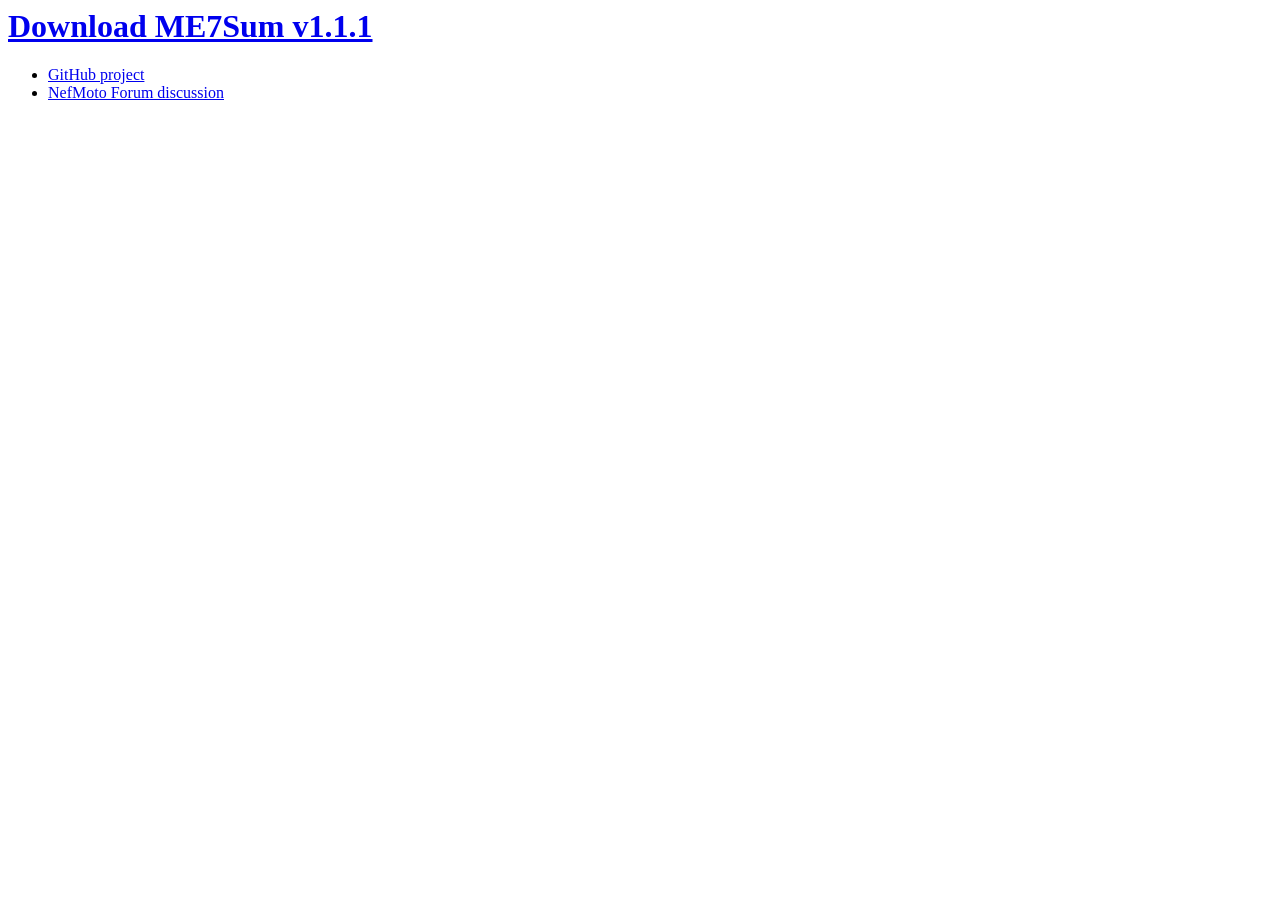
==== index.html @ e943aaa5 "v1.1.1" ====
<html>
<body>

<h1><a href="downloads/me7sum-v1.1.1.zip">Download ME7Sum v1.1.1</a></h1>

<ul>
<li><a href="https://github.com/nyetwurk/ME7Sum">GitHub project</a></li>
<li><a href="http://nefariousmotorsports.com/forum/index.php?topic=3347.0">NefMoto Forum discussion</a></li>
</ul>

</body>
</html>
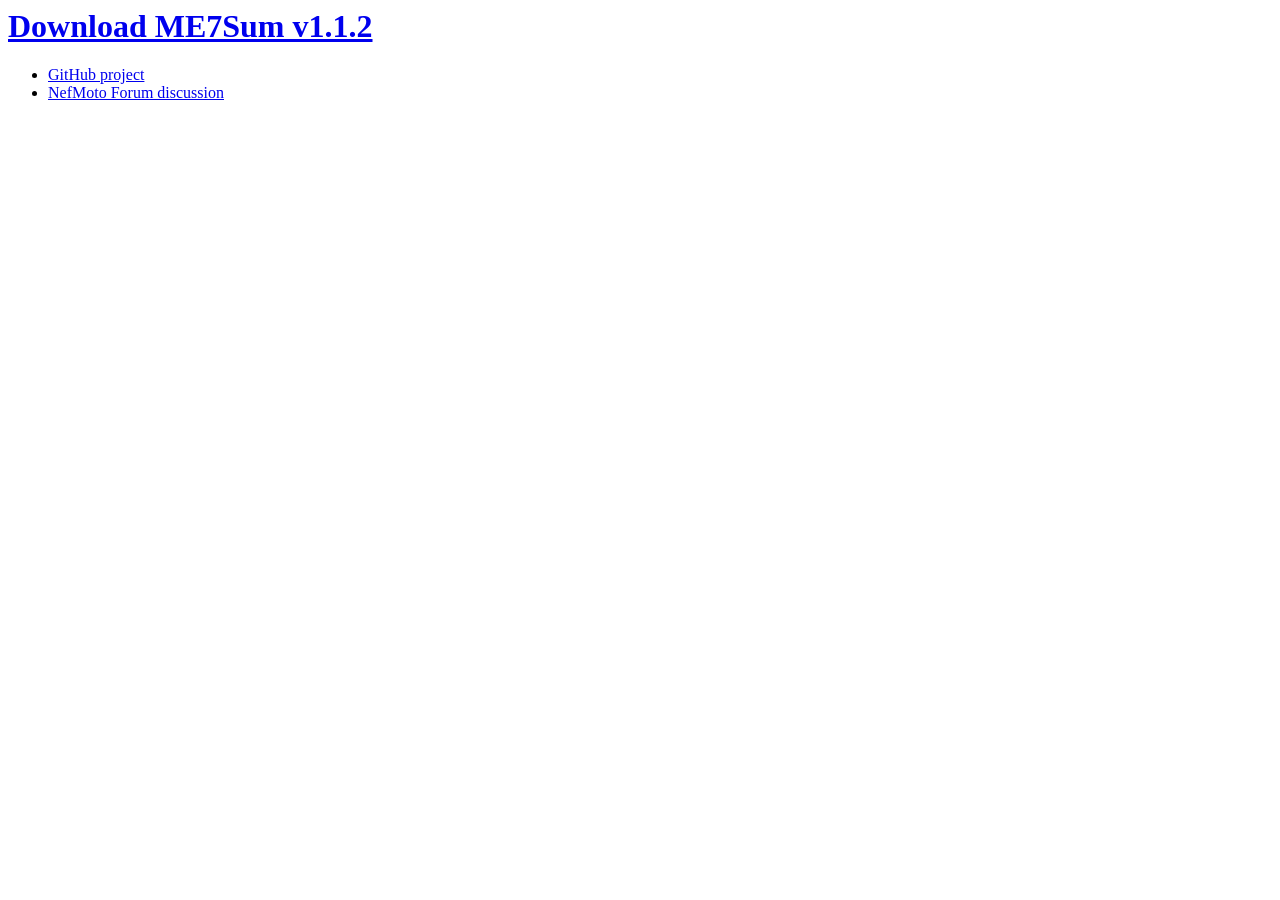
==== commit f3f1aaf5: "v1.1.2" ====
--- a/index.html
+++ b/index.html
@@ -1,7 +1,7 @@
 <html>
 <body>
 
-<h1><a href="downloads/me7sum-v1.1.1.zip">Download ME7Sum v1.1.1</a></h1>
+<h1><a href="downloads/me7sum-v1.1.2.zip">Download ME7Sum v1.1.2</a></h1>
 
 <ul>
 <li><a href="https://github.com/nyetwurk/ME7Sum">GitHub project</a></li>
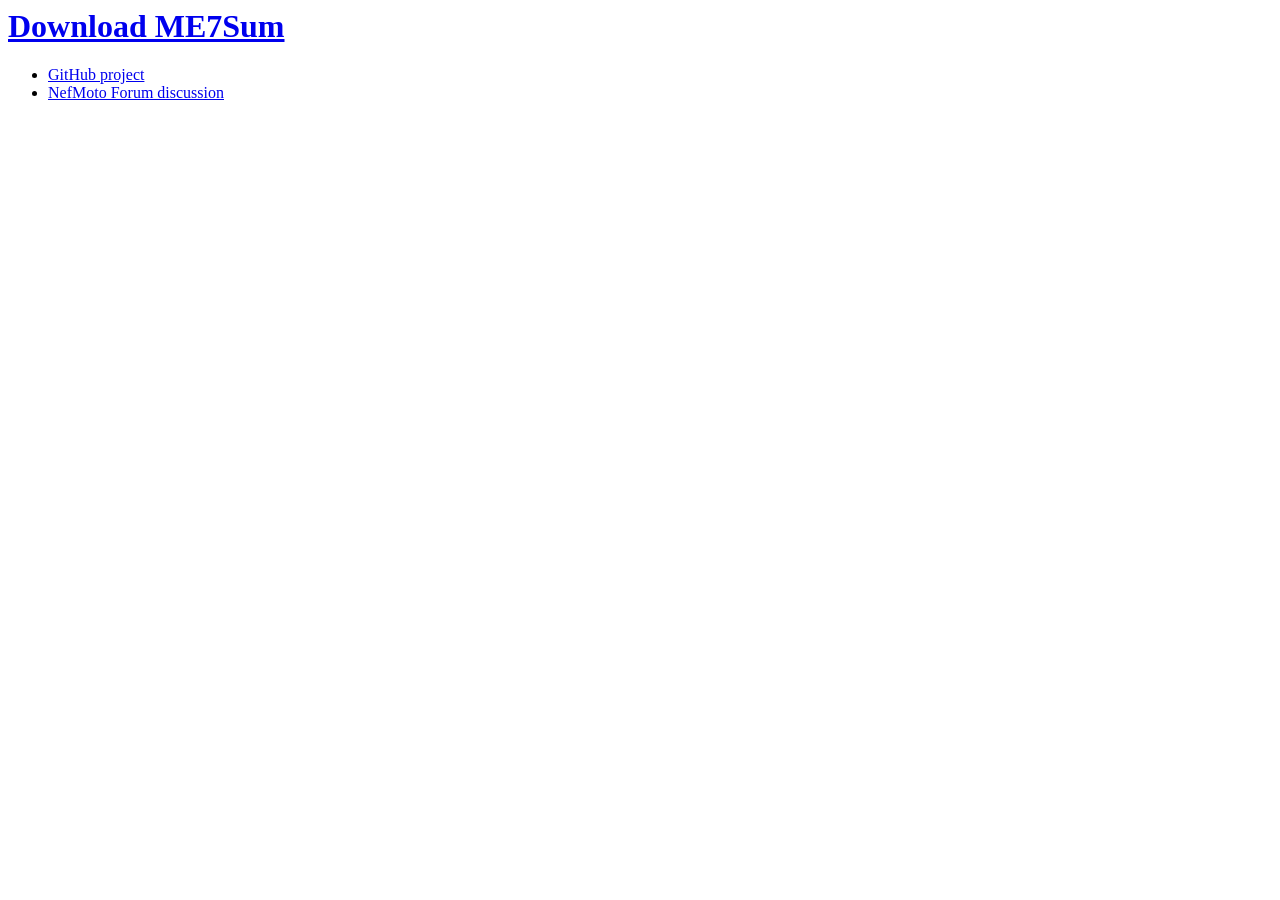
==== commit c1fb9ec9: "Issue #12: releases now built in CI" ====
--- a/index.html
+++ b/index.html
@@ -1,7 +1,7 @@
 <html>
 <body>
 
-<h1><a href="downloads/me7sum-v1.1.2.zip">Download ME7Sum v1.1.2</a></h1>
+<h1><a href="https://github.com/nyetwurk/ME7Sum/releases/latest">Download ME7Sum</a></h1>
 
 <ul>
 <li><a href="https://github.com/nyetwurk/ME7Sum">GitHub project</a></li>
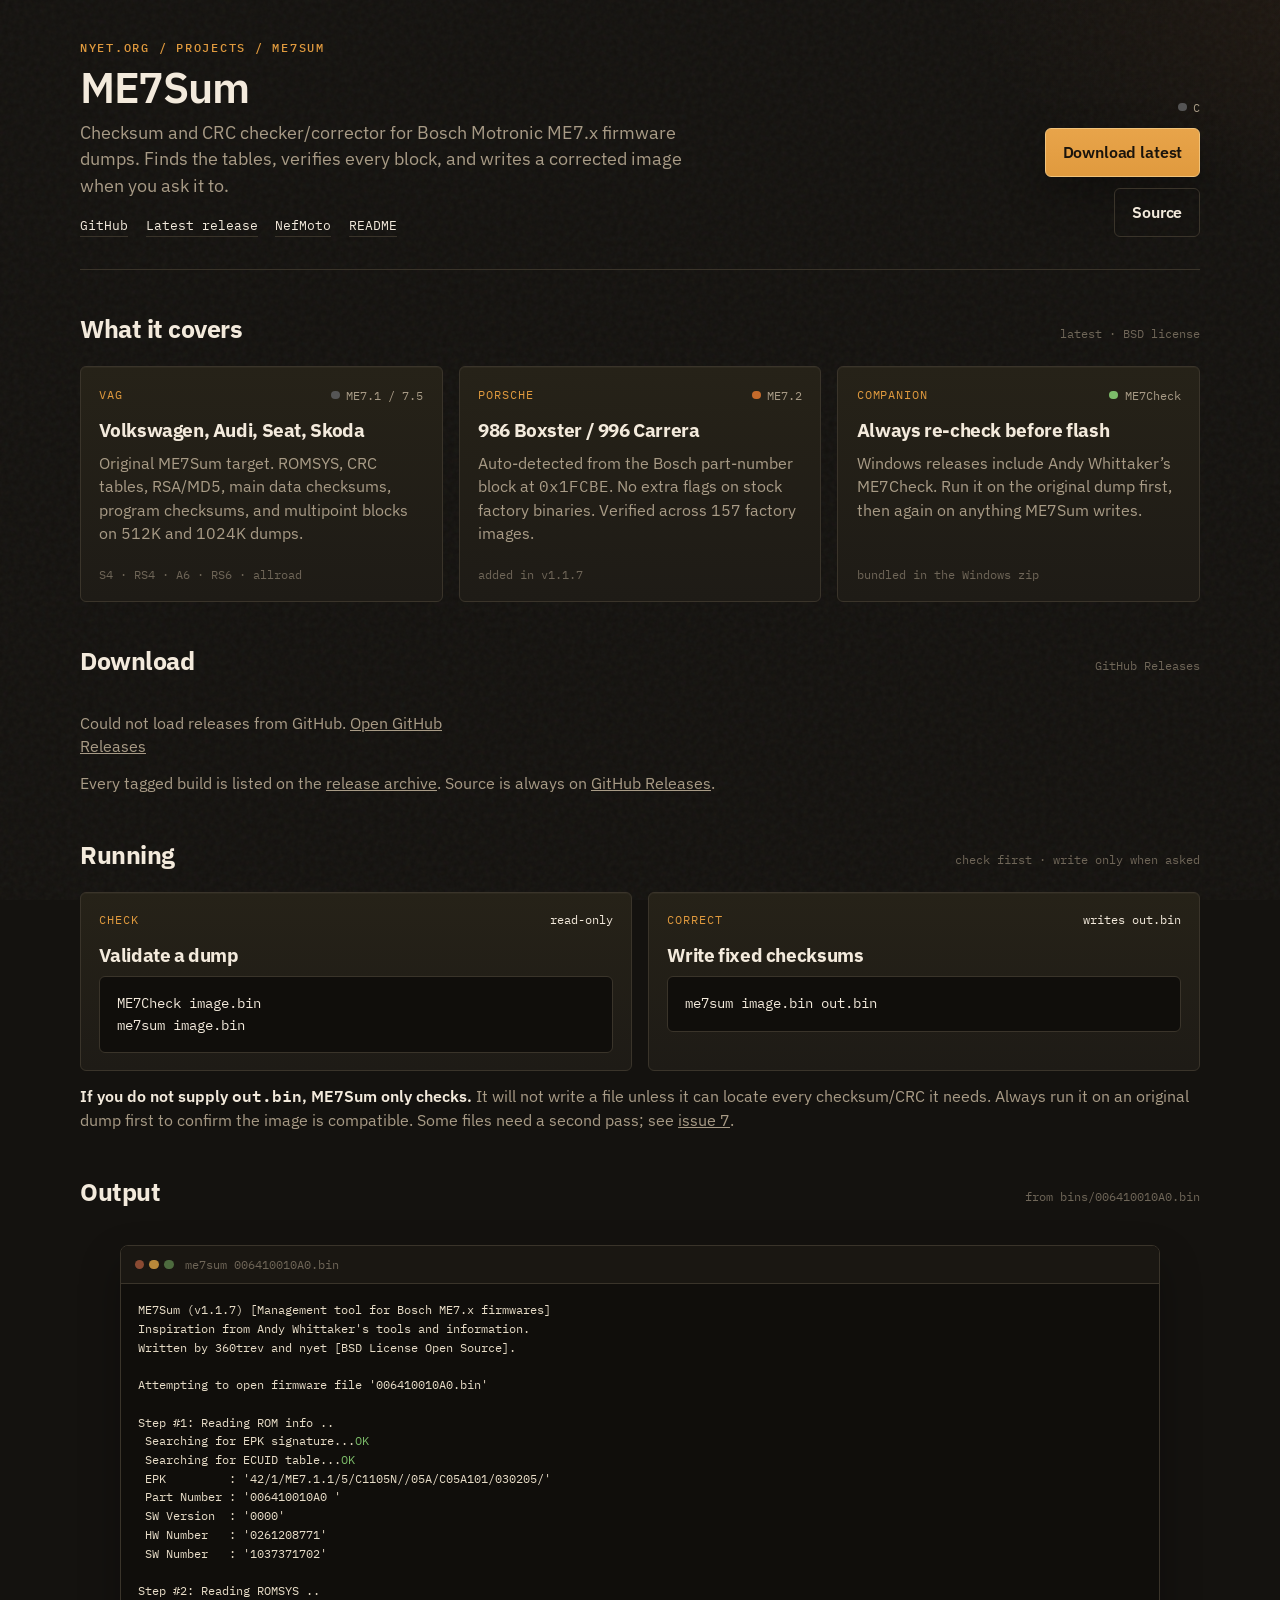
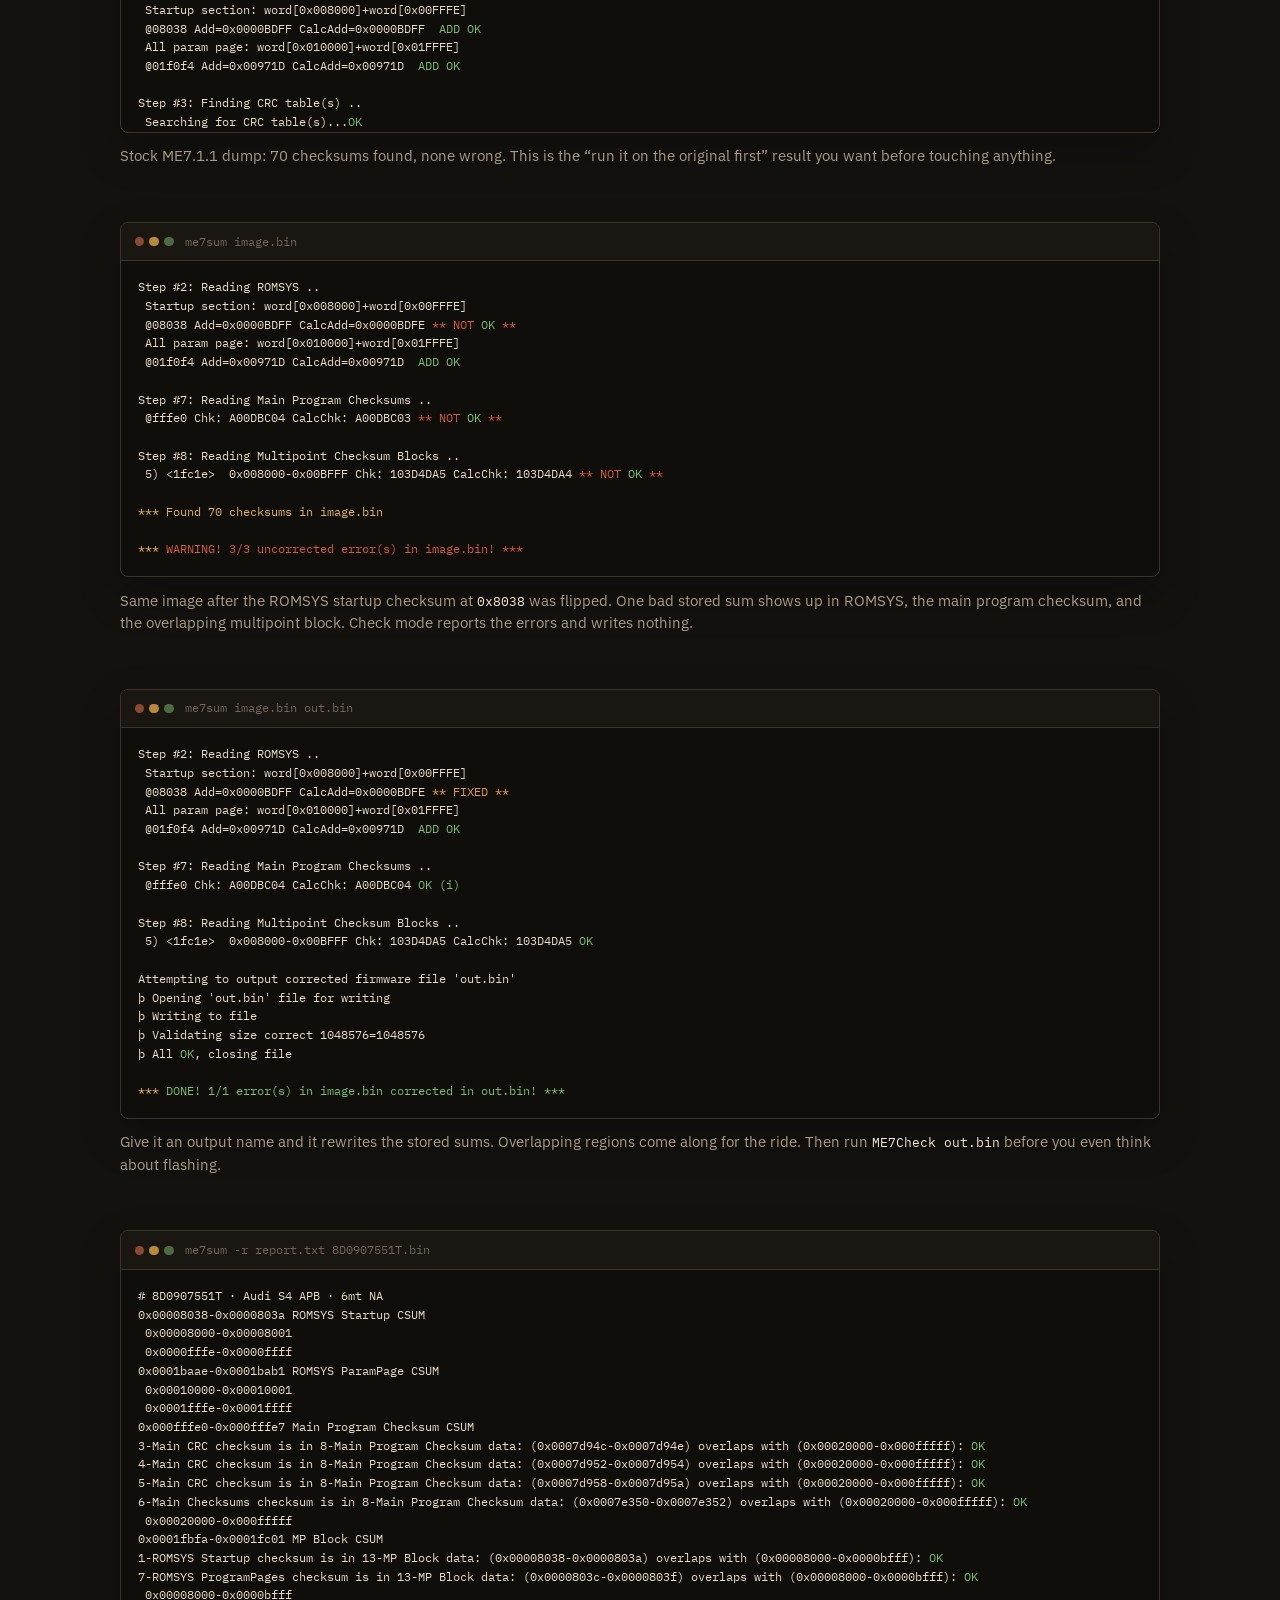
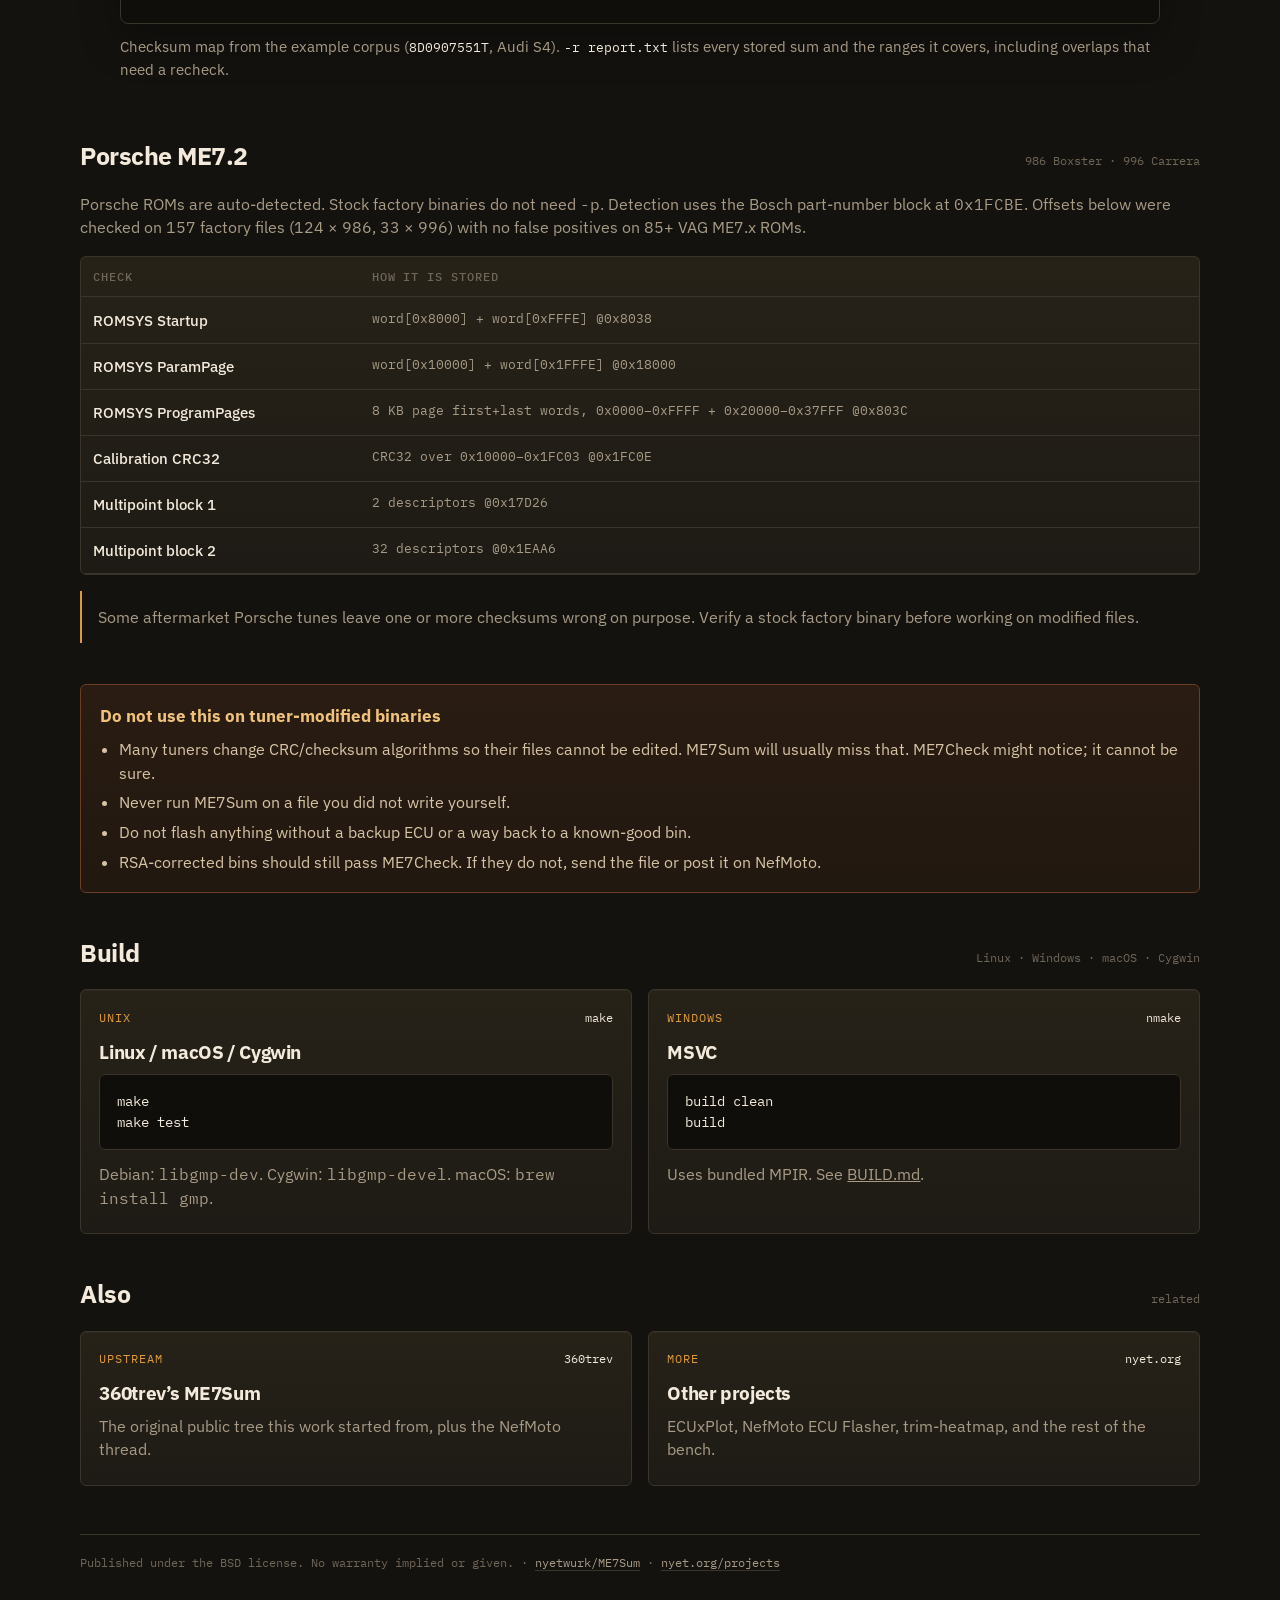
==== commit f1272155: "style: github releases style rework Completely redo the page" ====
--- a/index.html
+++ b/index.html
@@ -1,12 +1,401 @@
-<html>
+<!DOCTYPE html>
+<html lang="en">
+<head>
+  <meta charset="utf-8">
+  <meta name="viewport" content="width=device-width, initial-scale=1">
+  <title>ME7Sum — Bosch ME7.x checksum and CRC tool</title>
+  <meta name="description" content="Checksum and CRC checker/corrector for Bosch Motronic ME7.1, ME7.5, and Porsche ME7.2 firmware images. BSD licensed.">
+  <link rel="preconnect" href="https://fonts.googleapis.com">
+  <link rel="preconnect" href="https://fonts.gstatic.com" crossorigin>
+  <link href="https://fonts.googleapis.com/css2?family=IBM+Plex+Mono:wght@400;500&amp;family=IBM+Plex+Sans:wght@400;500;600;700&amp;display=swap" rel="stylesheet">
+  <link rel="stylesheet" href="style.css">
+</head>
 <body>
-
-<h1><a href="https://github.com/nyetwurk/ME7Sum/releases/latest">Download ME7Sum</a></h1>
-
-<ul>
-<li><a href="https://github.com/nyetwurk/ME7Sum">GitHub project</a></li>
-<li><a href="http://nefariousmotorsports.com/forum/index.php?topic=3347.0">NefMoto Forum discussion</a></li>
-</ul>
-
+  <div class="wrap">
+    <header>
+      <div>
+        <p class="eyebrow"><a href="https://nyet.org/projects/">nyet.org / projects</a> / me7sum</p>
+        <h1>ME7Sum</h1>
+        <p class="lede">Checksum and CRC checker/corrector for Bosch Motronic ME7.x firmware dumps. Finds the tables, verifies every block, and writes a corrected image when you ask it to.</p>
+        <nav class="links" aria-label="Project links">
+          <a href="https://github.com/nyetwurk/ME7Sum">GitHub</a>
+          <a href="https://github.com/nyetwurk/ME7Sum/releases/latest">Latest release</a>
+          <a href="http://nefariousmotorsports.com/forum/index.php?topic=3347.0">NefMoto</a>
+          <a href="https://github.com/nyetwurk/ME7Sum/blob/master/README.md">README</a>
+        </nav>
+      </div>
+      <div class="hero-aside">
+        <span class="lang"><i class="dot" aria-hidden="true"></i>C</span>
+        <a class="btn" data-release-button href="https://github.com/nyetwurk/ME7Sum/releases/latest">Download latest</a>
+        <a class="btn btn-ghost" href="https://github.com/nyetwurk/ME7Sum">Source</a>
+      </div>
+    </header>
+
+    <section>
+      <div class="section-head">
+        <h2>What it covers</h2>
+        <p><span data-release-tag>latest</span> · BSD license</p>
+      </div>
+      <div class="grid">
+        <article class="card">
+          <div class="card-top"><span class="tag">VAG</span><span class="lang"><i class="dot"></i>ME7.1 / 7.5</span></div>
+          <h3>Volkswagen, Audi, Seat, Skoda</h3>
+          <p>Original ME7Sum target. ROMSYS, CRC tables, RSA/MD5, main data checksums, program checksums, and multipoint blocks on 512K and 1024K dumps.</p>
+          <div class="meta">S4 · RS4 · A6 · RS6 · allroad</div>
+        </article>
+        <article class="card">
+          <div class="card-top"><span class="tag">Porsche</span><span class="lang"><i class="dot" style="background:#c46a2b"></i>ME7.2</span></div>
+          <h3>986 Boxster / 996 Carrera</h3>
+          <p>Auto-detected from the Bosch part-number block at <code>0x1FCBE</code>. No extra flags on stock factory binaries. Verified across 157 factory images.</p>
+          <div class="meta">added in v1.1.7</div>
+        </article>
+        <article class="card">
+          <div class="card-top"><span class="tag">Companion</span><span class="lang"><i class="dot" style="background:#7cbc6a"></i>ME7Check</span></div>
+          <h3>Always re-check before flash</h3>
+          <p>Windows releases include Andy Whittaker’s ME7Check. Run it on the original dump first, then again on anything ME7Sum writes.</p>
+          <div class="meta">bundled in the Windows zip</div>
+        </article>
+      </div>
+    </section>
+
+    <section>
+      <div class="section-head">
+        <h2>Download</h2>
+        <p data-release-meta>GitHub Releases</p>
+      </div>
+      <div id="release-assets" class="grid">
+        <p class="note">Loading latest builds…</p>
+      </div>
+      <p class="note">Every tagged build is listed on the <a href="downloads/archive/">release archive</a>. Source is always on <a href="https://github.com/nyetwurk/ME7Sum/releases/latest">GitHub Releases</a>.</p>
+    </section>
+
+    <section>
+      <div class="section-head">
+        <h2>Running</h2>
+        <p>check first · write only when asked</p>
+      </div>
+      <div class="grid grid-2">
+        <article class="card">
+          <div class="card-top"><span class="tag">Check</span><span>read-only</span></div>
+          <h3>Validate a dump</h3>
+          <pre class="code">ME7Check image.bin
+me7sum image.bin</pre>
+        </article>
+        <article class="card">
+          <div class="card-top"><span class="tag">Correct</span><span>writes out.bin</span></div>
+          <h3>Write fixed checksums</h3>
+          <pre class="code">me7sum image.bin out.bin</pre>
+        </article>
+      </div>
+      <p class="note"><strong>If you do not supply <code>out.bin</code>, ME7Sum only checks.</strong> It will not write a file unless it can locate every checksum/CRC it needs. Always run it on an original dump first to confirm the image is compatible. Some files need a second pass; see <a href="https://github.com/nyetwurk/ME7Sum/issues/7">issue 7</a>.</p>
+    </section>
+
+    <section>
+      <div class="section-head">
+        <h2>Output</h2>
+        <p>from bins/006410010A0.bin</p>
+      </div>
+      <div class="shot-grid">
+        <figure class="shot" id="shot-check">
+          <div class="term">
+            <div class="term-bar">
+              <span class="traffic" aria-hidden="true"><i></i><i></i><i></i></span>
+              <span class="term-title">me7sum 006410010A0.bin</span>
+            </div>
+            <pre>ME7Sum (v1.1.7) [Management tool for Bosch ME7.x firmwares]
+Inspiration from Andy Whittaker's tools and information.
+Written by 360trev and nyet [BSD License Open Source].
+
+Attempting to open firmware file '006410010A0.bin'
+
+Step #1: Reading ROM info ..
+ Searching for EPK signature...OK
+ Searching for ECUID table...OK
+ EPK         : '42/1/ME7.1.1/5/C1105N//05A/C05A101/030205/'
+ Part Number : '006410010A0 '
+ SW Version  : '0000'
+ HW Number   : '0261208771'
+ SW Number   : '1037371702'
+
+Step #2: Reading ROMSYS ..
+ Startup section: word[0x008000]+word[0x00FFFE]
+ @08038 Add=0x0000BDFF CalcAdd=0x0000BDFF  ADD OK
+ All param page: word[0x010000]+word[0x01FFFE]
+ @01f0f4 Add=0x00971D CalcAdd=0x00971D  ADD OK
+
+Step #3: Finding CRC table(s) ..
+ Searching for CRC table(s)...OK
+ CRC table(s) OK
+
+Step #4: Reading RSA signatures ..
+ Searching for RSA offset #0...OK
+ Searching for RSA offset #1...OK
+         Signature: @da3da-da45a
+           Modulus: @16b4e-16bce
+          Exponent: @16bce = 3
+ Searching for MD5 ranges...OK
+ MD5 Block Offset Table @16b2a [32 bytes]:
+ 1) 0x00010002-0x00013FFE
+ 2) 0x00014552-0x00017F4E
+ 3) 0x00018192-0x0001FBDC
+ 4) 0x00026A00-0x0002FFFC
+ EncrMD5: 50 99 23 19 a0 e0 b5 fb 7c 3b b9 9d 04 09 ea 5f
+ CalcMD5: 50 99 23 19 a0 e0 b5 fb 7c 3b b9 9d 04 09 ea 5f
+  OK
+
+Step #5: Reading Main Data CRC/Checksums ..
+ Searching for main data CRC pre block...missing
+ Searching for main data CRC/csum blocks...OK
+ Searching for main data CRC offsets...missing
+ Searching for main data checksum offsets...OK
+ Main Checksums:
+ 1) 0x010002-0x013FFE CalcCSM: 001405C3
+ 2) 0x014552-0x017F4E CalcCSM: 002A6C50
+ 3) 0x018192-0x01FBDC CalcCSM: 00497B6A
+ 4) 0x026A00-0x02FFFC CalcCSM: 00A3404B
+ @dac20 CSM: 00A3404B CalcCSM: 00A3404B OK
+
+Step #6: ROMSYS Program Pages
+ Program pages: 8k page first+last in 0x0000-0xFFFF and 0x20000-0xFFFFF
+ @00803c Add=0x738B2A CalcAdd=0x738B2A  ADD OK
+
+Step #7: Reading Main Program Checksums ..
+ Searching for main program checksum..OK
+ ROM Checksum Block Offset Table @29fa6 [16 bytes]:
+ 1) 0x000000-0x00FBFF CalcChk: 43E63903
+    0x00FC00-0x01FFFF CalcChk: 23DE51E0 CalcCRC: 625ECB51 SKIPPED
+ 2) 0x020000-0x0FFFFF CalcChk: A00DBC04
+ @fffe0 Chk: A00DBC04 CalcChk: A00DBC04 OK (i)
+
+Step #8: Reading Multipoint Checksum Blocks ..
+ Searching for multipoint block descriptor #1...missing
+ Searching for multipoint block descriptor #2...OK
+ 1) &lt;1fbde&gt;  0x000000-0x003FFF Chk: 0E59D5C8 Boot: (whitelisted) OK
+ 2) &lt;1fbee&gt;  0x004000-0x007FFF Chk: 1077FB35 Boot: (whitelisted) OK
+ 3) &lt;1fbfe&gt;  0x000000-0x003FFF Chk: 1006B6FB CalcChk: 1006B6FB OK
+ ..........
+64) &lt;1ffce&gt;  0x0F4000-0x0F7FFF Chk: 0EFBBD9E CalcChk: 0EFBBD9E OK
+65) &lt;1ffde&gt;  0x0F8000-0x0FBFFF Chk: 0DE62401 CalcChk: 0DE62401 OK
+66) &lt;1ffee&gt;  0x0FC000-0x0FFFFF Chk: 18094AC4 CalcChk: 18094AC4 OK
+ Multipoint #2: [66 blocks x &lt;16&gt; = 1056 bytes]
+
+Step #9: Looking for rechecks ..
+
+*** Found 70 checksums in 006410010A0.bin
+
+*** DONE! 0 error(s) in 006410010A0.bin! ***</pre>
+          </div>
+          <figcaption>Stock ME7.1.1 dump: 70 checksums found, none wrong. This is the “run it on the original first” result you want before touching anything.</figcaption>
+        </figure>
+
+        <figure class="shot" id="shot-fail">
+          <div class="term">
+            <div class="term-bar">
+              <span class="traffic" aria-hidden="true"><i></i><i></i><i></i></span>
+              <span class="term-title">me7sum image.bin</span>
+            </div>
+            <pre>Step #2: Reading ROMSYS ..
+ Startup section: word[0x008000]+word[0x00FFFE]
+ @08038 Add=0x0000BDFF CalcAdd=0x0000BDFE ** NOT OK **
+ All param page: word[0x010000]+word[0x01FFFE]
+ @01f0f4 Add=0x00971D CalcAdd=0x00971D  ADD OK
+
+Step #7: Reading Main Program Checksums ..
+ @fffe0 Chk: A00DBC04 CalcChk: A00DBC03 ** NOT OK **
+
+Step #8: Reading Multipoint Checksum Blocks ..
+ 5) &lt;1fc1e&gt;  0x008000-0x00BFFF Chk: 103D4DA5 CalcChk: 103D4DA4 ** NOT OK **
+
+*** Found 70 checksums in image.bin
+
+*** WARNING! 3/3 uncorrected error(s) in image.bin! ***</pre>
+          </div>
+          <figcaption>Same image after the ROMSYS startup checksum at <code>0x8038</code> was flipped. One bad stored sum shows up in ROMSYS, the main program checksum, and the overlapping multipoint block. Check mode reports the errors and writes nothing.</figcaption>
+        </figure>
+
+        <figure class="shot" id="shot-fix">
+          <div class="term">
+            <div class="term-bar">
+              <span class="traffic" aria-hidden="true"><i></i><i></i><i></i></span>
+              <span class="term-title">me7sum image.bin out.bin</span>
+            </div>
+            <pre>Step #2: Reading ROMSYS ..
+ Startup section: word[0x008000]+word[0x00FFFE]
+ @08038 Add=0x0000BDFF CalcAdd=0x0000BDFE ** FIXED **
+ All param page: word[0x010000]+word[0x01FFFE]
+ @01f0f4 Add=0x00971D CalcAdd=0x00971D  ADD OK
+
+Step #7: Reading Main Program Checksums ..
+ @fffe0 Chk: A00DBC04 CalcChk: A00DBC04 OK (i)
+
+Step #8: Reading Multipoint Checksum Blocks ..
+ 5) &lt;1fc1e&gt;  0x008000-0x00BFFF Chk: 103D4DA5 CalcChk: 103D4DA5 OK
+
+Attempting to output corrected firmware file 'out.bin'
+þ Opening 'out.bin' file for writing
+þ Writing to file
+þ Validating size correct 1048576=1048576
+þ All OK, closing file
+
+*** DONE! 1/1 error(s) in image.bin corrected in out.bin! ***</pre>
+          </div>
+          <figcaption>Give it an output name and it rewrites the stored sums. Overlapping regions come along for the ride. Then run <code>ME7Check out.bin</code> before you even think about flashing.</figcaption>
+        </figure>
+
+        <figure class="shot" id="shot-report">
+          <div class="term">
+            <div class="term-bar">
+              <span class="traffic" aria-hidden="true"><i></i><i></i><i></i></span>
+              <span class="term-title">me7sum -r report.txt 8D0907551T.bin</span>
+            </div>
+            <pre># 8D0907551T · Audi S4 APB · 6mt NA
+0x00008038-0x0000803a ROMSYS Startup CSUM
+ 0x00008000-0x00008001
+ 0x0000fffe-0x0000ffff
+0x0001baae-0x0001bab1 ROMSYS ParamPage CSUM
+ 0x00010000-0x00010001
+ 0x0001fffe-0x0001ffff
+0x000fffe0-0x000fffe7 Main Program Checksum CSUM
+3-Main CRC checksum is in 8-Main Program Checksum data: (0x0007d94c-0x0007d94e) overlaps with (0x00020000-0x000fffff): OK
+4-Main CRC checksum is in 8-Main Program Checksum data: (0x0007d952-0x0007d954) overlaps with (0x00020000-0x000fffff): OK
+5-Main CRC checksum is in 8-Main Program Checksum data: (0x0007d958-0x0007d95a) overlaps with (0x00020000-0x000fffff): OK
+6-Main Checksums checksum is in 8-Main Program Checksum data: (0x0007e350-0x0007e352) overlaps with (0x00020000-0x000fffff): OK
+ 0x00020000-0x000fffff
+0x0001fbfa-0x0001fc01 MP Block CSUM
+1-ROMSYS Startup checksum is in 13-MP Block data: (0x00008038-0x0000803a) overlaps with (0x00008000-0x0000bfff): OK
+7-ROMSYS ProgramPages checksum is in 13-MP Block data: (0x0000803c-0x0000803f) overlaps with (0x00008000-0x0000bfff): OK
+ 0x00008000-0x0000bfff</pre>
+          </div>
+          <figcaption>Checksum map from the example corpus (<code>8D0907551T</code>, Audi S4). <code>-r report.txt</code> lists every stored sum and the ranges it covers, including overlaps that need a recheck.</figcaption>
+        </figure>
+      </div>
+    </section>
+
+    <section>
+      <div class="section-head">
+        <h2>Porsche ME7.2</h2>
+        <p>986 Boxster · 996 Carrera</p>
+      </div>
+      <p class="note">Porsche ROMs are auto-detected. Stock factory binaries do not need <code>-p</code>. Detection uses the Bosch part-number block at <code>0x1FCBE</code>. Offsets below were checked on 157 factory files (124 × 986, 33 × 996) with no false positives on 85+ VAG ME7.x ROMs.</p>
+      <div class="table-wrap" style="margin-top:1rem">
+        <table>
+          <thead>
+            <tr>
+              <th>Check</th>
+              <th>How it is stored</th>
+            </tr>
+          </thead>
+          <tbody>
+            <tr>
+              <td>ROMSYS Startup</td>
+              <td>word[0x8000] + word[0xFFFE] @0x8038</td>
+            </tr>
+            <tr>
+              <td>ROMSYS ParamPage</td>
+              <td>word[0x10000] + word[0x1FFFE] @0x18000</td>
+            </tr>
+            <tr>
+              <td>ROMSYS ProgramPages</td>
+              <td>8 KB page first+last words, 0x0000–0xFFFF + 0x20000–0x37FFF @0x803C</td>
+            </tr>
+            <tr>
+              <td>Calibration CRC32</td>
+              <td>CRC32 over 0x10000–0x1FC03 @0x1FC0E</td>
+            </tr>
+            <tr>
+              <td>Multipoint block 1</td>
+              <td>2 descriptors @0x17D26</td>
+            </tr>
+            <tr>
+              <td>Multipoint block 2</td>
+              <td>32 descriptors @0x1EAA6</td>
+            </tr>
+          </tbody>
+        </table>
+      </div>
+      <p class="quote">Some aftermarket Porsche tunes leave one or more checksums wrong on purpose. Verify a stock factory binary before working on modified files.</p>
+    </section>
+
+    <section>
+      <div class="warn">
+        <h3>Do not use this on tuner-modified binaries</h3>
+        <ul>
+          <li>Many tuners change CRC/checksum algorithms so their files cannot be edited. ME7Sum will usually miss that. ME7Check might notice; it cannot be sure.</li>
+          <li>Never run ME7Sum on a file you did not write yourself.</li>
+          <li>Do not flash anything without a backup ECU or a way back to a known-good bin.</li>
+          <li>RSA-corrected bins should still pass ME7Check. If they do not, send the file or post it on NefMoto.</li>
+        </ul>
+      </div>
+    </section>
+
+    <section>
+      <div class="section-head">
+        <h2>Build</h2>
+        <p>Linux · Windows · macOS · Cygwin</p>
+      </div>
+      <div class="grid grid-2">
+        <article class="card">
+          <div class="card-top"><span class="tag">Unix</span><span>make</span></div>
+          <h3>Linux / macOS / Cygwin</h3>
+          <pre class="code">make
+make test</pre>
+          <p class="note" style="margin-top:0.8rem">Debian: <code>libgmp-dev</code>. Cygwin: <code>libgmp-devel</code>. macOS: <code>brew install gmp</code>.</p>
+        </article>
+        <article class="card">
+          <div class="card-top"><span class="tag">Windows</span><span>nmake</span></div>
+          <h3>MSVC</h3>
+          <pre class="code">build clean
+build</pre>
+          <p class="note" style="margin-top:0.8rem">Uses bundled MPIR. See <a href="https://github.com/nyetwurk/ME7Sum/blob/master/BUILD.md">BUILD.md</a>.</p>
+        </article>
+      </div>
+    </section>
+
+    <section>
+      <div class="section-head">
+        <h2>Also</h2>
+        <p>related</p>
+      </div>
+      <div class="grid grid-2">
+        <a class="card" href="https://github.com/360trev/ME7Sum/">
+          <div class="card-top"><span class="tag">Upstream</span><span>360trev</span></div>
+          <h3>360trev’s ME7Sum</h3>
+          <p>The original public tree this work started from, plus the <span>NefMoto</span> thread.</p>
+        </a>
+        <a class="card" href="https://nyet.org/projects/">
+          <div class="card-top"><span class="tag">More</span><span>nyet.org</span></div>
+          <h3>Other projects</h3>
+          <p>ECUxPlot, NefMoto ECU Flasher, trim-heatmap, and the rest of the bench.</p>
+        </a>
+      </div>
+    </section>
+
+    <footer>
+      Published under the BSD license. No warranty implied or given.
+      ·
+      <a href="https://github.com/nyetwurk/ME7Sum">nyetwurk/ME7Sum</a>
+      ·
+      <a href="https://nyet.org/projects/">nyet.org/projects</a>
+    </footer>
+  </div>
+  <script>
+    (function () {
+      var rules = [
+        { re: /(\*\* NOT OK \*\*|WARNING!.*|ABORTING!.*)/g, cls: "hl-bad" },
+        { re: /(\*\* FIXED \*\*)/g, cls: "hl-fix" },
+        { re: /(\bOK\b(?: \(i\))?|ADD OK|CRC32 OK|CRC table\(s\) OK|DONE!.*)/g, cls: "hl-ok" },
+        { re: /(\*\*\*.*)/g, cls: "hl-warn" },
+        { re: /(missing|SKIPPED|Boot: \(whitelisted\))/g, cls: "hl-dim" }
+      ];
+      document.querySelectorAll(".term pre").forEach(function (pre) {
+        var html = pre.innerHTML;
+        rules.forEach(function (rule) {
+          html = html.replace(rule.re, '<span class="' + rule.cls + '">$1</span>');
+        });
+        pre.innerHTML = html;
+      });
+    })();
+  </script>
+  <script src="releases.js"></script>
 </body>
 </html>
--- a/style.css
+++ b/style.css
@@ -0,0 +1,539 @@
+:root {
+  --bg: #14120f;
+  --paper: #1e1b16;
+  --paper-2: #262218;
+  --ink: #f3eadc;
+  --muted: #a89b86;
+  --faint: #6f6658;
+  --amber: #e09a3e;
+  --copper: #c46a2b;
+  --line: #3a342a;
+  --ok: #7cbc6a;
+  --bad: #d45a3a;
+  --term: #100e0b;
+  --c: #555555;
+  --shadow: 0 18px 40px rgba(0, 0, 0, 0.28);
+}
+
+* {
+  box-sizing: border-box;
+}
+
+html {
+  scroll-behavior: smooth;
+}
+
+body {
+  margin: 0;
+  min-height: 100vh;
+  color: var(--ink);
+  background:
+    radial-gradient(1200px 500px at 10% -10%, rgba(224, 154, 62, 0.08), transparent 55%),
+    radial-gradient(900px 420px at 110% 0%, rgba(196, 106, 43, 0.07), transparent 50%),
+    var(--bg);
+  font-family: "IBM Plex Sans", "Segoe UI", system-ui, sans-serif;
+  line-height: 1.5;
+}
+
+body::before {
+  content: "";
+  position: fixed;
+  inset: 0;
+  pointer-events: none;
+  opacity: 0.045;
+  background-image: url("data:image/svg+xml,%3Csvg viewBox='0 0 200 200' xmlns='http://www.w3.org/2000/svg'%3E%3Cfilter id='n'%3E%3CfeTurbulence type='fractalNoise' baseFrequency='0.85' numOctaves='4' stitchTiles='stitch'/%3E%3C/filter%3E%3Crect width='100%25' height='100%25' filter='url(%23n)'/%3E%3C/svg%3E");
+}
+
+a {
+  color: inherit;
+}
+
+a:focus-visible {
+  outline: 2px solid var(--amber);
+  outline-offset: 3px;
+}
+
+.wrap {
+  position: relative;
+  width: min(1120px, calc(100% - 2.4rem));
+  margin: 0 auto;
+  padding: 2.4rem 0 4rem;
+}
+
+header {
+  display: grid;
+  grid-template-columns: 1fr auto;
+  gap: 1.4rem 1.6rem;
+  align-items: end;
+  padding-bottom: 2rem;
+  border-bottom: 1px solid var(--line);
+}
+
+.eyebrow {
+  margin: 0 0 0.35rem;
+  color: var(--amber);
+  font-family: "IBM Plex Mono", ui-monospace, monospace;
+  font-size: 0.78rem;
+  font-weight: 500;
+  letter-spacing: 0.14em;
+  text-transform: uppercase;
+}
+
+.eyebrow a {
+  color: inherit;
+  text-decoration: none;
+  border-bottom: 1px solid transparent;
+}
+
+.eyebrow a:hover {
+  border-bottom-color: var(--amber);
+}
+
+h1 {
+  margin: 0 0 0.45rem;
+  font-size: clamp(2rem, 4vw, 2.7rem);
+  font-weight: 600;
+  line-height: 1.15;
+  letter-spacing: -0.03em;
+}
+
+.lede {
+  max-width: 40rem;
+  margin: 0;
+  color: var(--muted);
+  font-size: 1.12rem;
+}
+
+.links {
+  display: flex;
+  flex-wrap: wrap;
+  gap: 0.55rem 1.1rem;
+  margin: 1rem 0 0;
+  font-family: "IBM Plex Mono", ui-monospace, monospace;
+  font-size: 0.82rem;
+}
+
+.links a {
+  color: var(--ink);
+  text-decoration: none;
+  border-bottom: 1px solid var(--line);
+}
+
+.links a:hover {
+  color: var(--amber);
+  border-bottom-color: var(--amber);
+}
+
+.hero-aside {
+  display: flex;
+  flex-direction: column;
+  align-items: flex-end;
+  gap: 0.7rem;
+}
+
+.lang {
+  display: inline-flex;
+  align-items: center;
+  gap: 0.4rem;
+  color: var(--muted);
+  font-family: "IBM Plex Mono", ui-monospace, monospace;
+  font-size: 0.78rem;
+}
+
+.dot {
+  width: 0.55rem;
+  height: 0.55rem;
+  border-radius: 50%;
+  background: var(--c);
+}
+
+.btn {
+  display: inline-flex;
+  align-items: center;
+  justify-content: center;
+  gap: 0.5rem;
+  padding: 0.72rem 1.05rem;
+  background: linear-gradient(180deg, #e8a44a, var(--amber));
+  color: #1a140c;
+  border: 1px solid #f0c27a;
+  border-radius: 6px;
+  text-decoration: none;
+  font-weight: 600;
+  letter-spacing: -0.01em;
+  box-shadow: var(--shadow);
+}
+
+.btn:hover {
+  filter: brightness(1.06);
+}
+
+.btn-ghost {
+  background: transparent;
+  color: var(--ink);
+  border-color: var(--line);
+  box-shadow: none;
+}
+
+.btn-ghost:hover {
+  filter: none;
+  border-color: #5a4d36;
+  color: var(--amber);
+}
+
+section {
+  margin-top: 2.6rem;
+}
+
+.section-head {
+  display: flex;
+  align-items: baseline;
+  justify-content: space-between;
+  gap: 1rem;
+  margin-bottom: 1.1rem;
+}
+
+h2 {
+  margin: 0;
+  font-size: 1.55rem;
+  letter-spacing: -0.02em;
+}
+
+.section-head p,
+.kicker {
+  margin: 0;
+  color: var(--faint);
+  font-family: "IBM Plex Mono", ui-monospace, monospace;
+  font-size: 0.75rem;
+}
+
+.grid {
+  display: grid;
+  grid-template-columns: repeat(3, 1fr);
+  gap: 1rem;
+}
+
+.grid-2 {
+  grid-template-columns: repeat(2, 1fr);
+}
+
+.card {
+  display: flex;
+  flex-direction: column;
+  min-height: 100%;
+  padding: 1.15rem 1.15rem 1.05rem;
+  background: linear-gradient(180deg, var(--paper-2), var(--paper));
+  border: 1px solid var(--line);
+  border-radius: 6px;
+  text-decoration: none;
+  box-shadow: 0 1px 0 rgba(255, 235, 200, 0.03) inset;
+  transition: transform 160ms ease, border-color 160ms ease, box-shadow 160ms ease;
+}
+
+a.card:hover {
+  transform: translateY(-3px);
+  border-color: #5a4d36;
+  box-shadow: var(--shadow);
+}
+
+.card-top {
+  display: flex;
+  justify-content: space-between;
+  align-items: center;
+  gap: 0.6rem;
+  margin-bottom: 0.75rem;
+  font-family: "IBM Plex Mono", ui-monospace, monospace;
+  font-size: 0.72rem;
+}
+
+.tag {
+  color: var(--amber);
+  letter-spacing: 0.08em;
+  text-transform: uppercase;
+}
+
+.card h3 {
+  margin: 0 0 0.45rem;
+  font-size: 1.18rem;
+  letter-spacing: -0.02em;
+}
+
+.card p,
+.card li {
+  color: var(--muted);
+  font-size: 0.98rem;
+}
+
+.card p {
+  flex: 1;
+  margin: 0 0 0.4rem;
+}
+
+.card ul {
+  margin: 0;
+  padding-left: 1.1rem;
+}
+
+.card li + li {
+  margin-top: 0.2rem;
+}
+
+.meta {
+  display: flex;
+  flex-wrap: wrap;
+  gap: 0.75rem 1rem;
+  margin-top: 0.85rem;
+  color: var(--faint);
+  font-family: "IBM Plex Mono", ui-monospace, monospace;
+  font-size: 0.74rem;
+}
+
+pre,
+code {
+  font-family: "IBM Plex Mono", ui-monospace, monospace;
+}
+
+.code {
+  margin: 0;
+  padding: 1rem 1.05rem;
+  overflow-x: auto;
+  background: var(--term);
+  border: 1px solid var(--line);
+  border-radius: 6px;
+  color: var(--ink);
+  font-size: 0.86rem;
+  line-height: 1.55;
+}
+
+.note {
+  margin: 0.85rem 0 0;
+  color: var(--muted);
+  font-size: 0.98rem;
+}
+
+.note strong {
+  color: var(--ink);
+  font-weight: 600;
+}
+
+.term {
+  overflow: hidden;
+  background: var(--term);
+  border: 1px solid var(--line);
+  border-radius: 8px;
+  box-shadow: var(--shadow);
+}
+
+.term-bar {
+  display: flex;
+  align-items: center;
+  gap: 0.7rem;
+  padding: 0.62rem 0.85rem;
+  background: #1a1712;
+  border-bottom: 1px solid var(--line);
+}
+
+.traffic {
+  display: flex;
+  gap: 0.35rem;
+}
+
+.traffic i {
+  width: 0.58rem;
+  height: 0.58rem;
+  border-radius: 50%;
+  background: #3a342a;
+}
+
+.traffic i:nth-child(1) { background: #8a4a32; }
+.traffic i:nth-child(2) { background: #b8893a; }
+.traffic i:nth-child(3) { background: #4d6b3e; }
+
+.term-title {
+  color: var(--faint);
+  font-family: "IBM Plex Mono", ui-monospace, monospace;
+  font-size: 0.74rem;
+}
+
+.term pre {
+  margin: 0;
+  padding: 1rem 1.05rem 1.15rem;
+  overflow: auto;
+  max-height: 28rem;
+  color: #e8ddc8;
+  font-size: 0.78rem;
+  line-height: 1.5;
+  white-space: pre;
+}
+
+.hl-ok { color: var(--ok); }
+.hl-bad { color: var(--bad); }
+.hl-fix { color: var(--amber); }
+.hl-dim { color: var(--faint); }
+.hl-warn { color: #e0b15a; }
+
+.shot-grid {
+  display: grid;
+  gap: 1.4rem;
+}
+
+.shot figcaption {
+  margin: 0.7rem 0 0;
+  color: var(--muted);
+  font-size: 0.95rem;
+}
+
+.shot figcaption code {
+  color: var(--ink);
+  font-size: 0.88em;
+}
+
+.warn {
+  padding: 1.15rem 1.2rem;
+  background: linear-gradient(180deg, #2a1c12, #211810);
+  border: 1px solid #6a3d24;
+  border-radius: 6px;
+}
+
+.warn h3 {
+  margin: 0 0 0.5rem;
+  color: #f0c27a;
+  font-size: 1.05rem;
+}
+
+.warn ul {
+  margin: 0;
+  padding-left: 1.15rem;
+}
+
+.warn li {
+  color: #d7c4a6;
+}
+
+.warn li + li {
+  margin-top: 0.35rem;
+}
+
+table {
+  width: 100%;
+  border-collapse: collapse;
+  font-size: 0.95rem;
+}
+
+th,
+td {
+  padding: 0.7rem 0.75rem;
+  border-bottom: 1px solid var(--line);
+  text-align: left;
+  vertical-align: top;
+}
+
+th {
+  color: var(--faint);
+  font-family: "IBM Plex Mono", ui-monospace, monospace;
+  font-size: 0.72rem;
+  font-weight: 500;
+  letter-spacing: 0.08em;
+  text-transform: uppercase;
+}
+
+td:first-child {
+  color: var(--ink);
+  font-weight: 500;
+}
+
+td:nth-child(2) {
+  font-family: "IBM Plex Mono", ui-monospace, monospace;
+  font-size: 0.82rem;
+  color: var(--muted);
+}
+
+.table-wrap {
+  overflow-x: auto;
+  background: linear-gradient(180deg, var(--paper-2), var(--paper));
+  border: 1px solid var(--line);
+  border-radius: 6px;
+}
+
+.quote {
+  margin: 1rem 0 0;
+  padding: 0.85rem 1rem;
+  color: var(--muted);
+  border-left: 2px solid var(--amber);
+}
+
+#release-archive {
+  margin-top: 2.6rem;
+}
+
+.release + .release {
+  margin-top: 2.2rem;
+}
+
+.release h2 a {
+  color: inherit;
+  text-decoration: none;
+  border-bottom: 1px solid transparent;
+}
+
+.release h2 a:hover {
+  color: var(--amber);
+  border-bottom-color: var(--amber);
+}
+
+.pill {
+  margin-left: 0.55rem;
+  padding: 0.12rem 0.4rem;
+  color: var(--amber);
+  border: 1px solid var(--line);
+  border-radius: 999px;
+  font-family: "IBM Plex Mono", ui-monospace, monospace;
+  font-size: 0.68rem;
+  font-weight: 500;
+  letter-spacing: 0.06em;
+  text-transform: uppercase;
+  vertical-align: middle;
+}
+
+footer {
+  margin-top: 3rem;
+  padding-top: 1.2rem;
+  border-top: 1px solid var(--line);
+  color: var(--faint);
+  font-family: "IBM Plex Mono", ui-monospace, monospace;
+  font-size: 0.75rem;
+}
+
+footer a {
+  color: var(--muted);
+  text-decoration: none;
+  border-bottom: 1px solid var(--line);
+}
+
+footer a:hover {
+  color: var(--amber);
+  border-bottom-color: var(--amber);
+}
+
+@media (max-width: 860px) {
+  .grid,
+  .grid-2,
+  header {
+    grid-template-columns: 1fr;
+  }
+
+  .hero-aside {
+    align-items: flex-start;
+  }
+}
+
+@media (prefers-reduced-motion: reduce) {
+  html {
+    scroll-behavior: auto;
+  }
+
+  .card,
+  a.card:hover {
+    transition: none;
+    transform: none;
+  }
+}
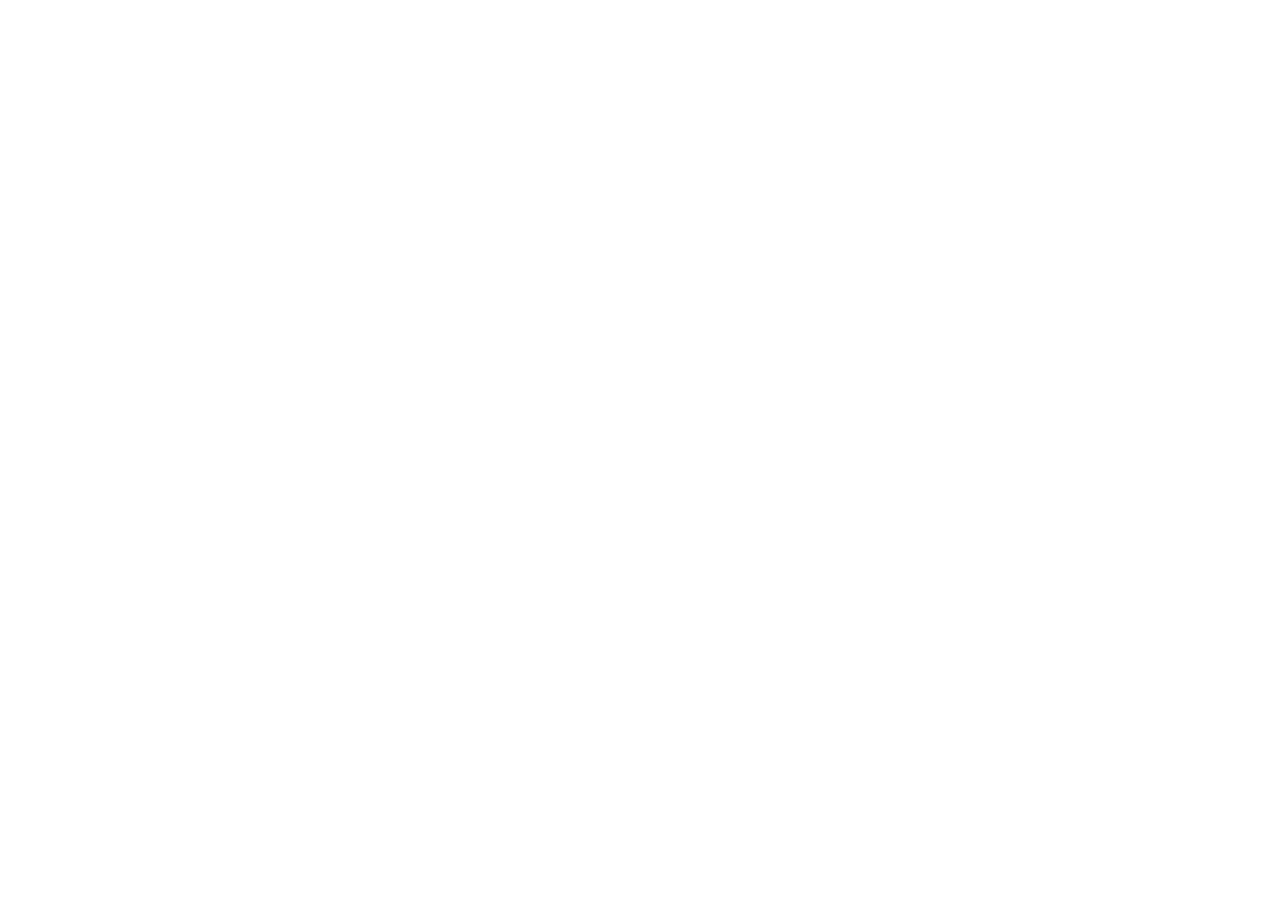
==== commit 76f36df5: "Move off of gh pages, redirect to nyet.org/projects/ME7Sum" ====
--- a/index.html
+++ b/index.html
@@ -1,401 +1,13 @@
 <!DOCTYPE html>
 <html lang="en">
 <head>
-  <meta charset="utf-8">
-  <meta name="viewport" content="width=device-width, initial-scale=1">
-  <title>ME7Sum — Bosch ME7.x checksum and CRC tool</title>
-  <meta name="description" content="Checksum and CRC checker/corrector for Bosch Motronic ME7.1, ME7.5, and Porsche ME7.2 firmware images. BSD licensed.">
-  <link rel="preconnect" href="https://fonts.googleapis.com">
-  <link rel="preconnect" href="https://fonts.gstatic.com" crossorigin>
-  <link href="https://fonts.googleapis.com/css2?family=IBM+Plex+Mono:wght@400;500&amp;family=IBM+Plex+Sans:wght@400;500;600;700&amp;display=swap" rel="stylesheet">
-  <link rel="stylesheet" href="style.css">
+<meta charset="utf-8">
+<meta http-equiv="refresh" content="0;url=https://nyet.org/projects/ME7Sum/">
+<link rel="canonical" href="https://nyet.org/projects/ME7Sum/">
+<title>ME7Sum</title>
+<script>location.replace("https://nyet.org/projects/ME7Sum/");</script>
 </head>
 <body>
-  <div class="wrap">
-    <header>
-      <div>
-        <p class="eyebrow"><a href="https://nyet.org/projects/">nyet.org / projects</a> / me7sum</p>
-        <h1>ME7Sum</h1>
-        <p class="lede">Checksum and CRC checker/corrector for Bosch Motronic ME7.x firmware dumps. Finds the tables, verifies every block, and writes a corrected image when you ask it to.</p>
-        <nav class="links" aria-label="Project links">
-          <a href="https://github.com/nyetwurk/ME7Sum">GitHub</a>
-          <a href="https://github.com/nyetwurk/ME7Sum/releases/latest">Latest release</a>
-          <a href="http://nefariousmotorsports.com/forum/index.php?topic=3347.0">NefMoto</a>
-          <a href="https://github.com/nyetwurk/ME7Sum/blob/master/README.md">README</a>
-        </nav>
-      </div>
-      <div class="hero-aside">
-        <span class="lang"><i class="dot" aria-hidden="true"></i>C</span>
-        <a class="btn" data-release-button href="https://github.com/nyetwurk/ME7Sum/releases/latest">Download latest</a>
-        <a class="btn btn-ghost" href="https://github.com/nyetwurk/ME7Sum">Source</a>
-      </div>
-    </header>
-
-    <section>
-      <div class="section-head">
-        <h2>What it covers</h2>
-        <p><span data-release-tag>latest</span> · BSD license</p>
-      </div>
-      <div class="grid">
-        <article class="card">
-          <div class="card-top"><span class="tag">VAG</span><span class="lang"><i class="dot"></i>ME7.1 / 7.5</span></div>
-          <h3>Volkswagen, Audi, Seat, Skoda</h3>
-          <p>Original ME7Sum target. ROMSYS, CRC tables, RSA/MD5, main data checksums, program checksums, and multipoint blocks on 512K and 1024K dumps.</p>
-          <div class="meta">S4 · RS4 · A6 · RS6 · allroad</div>
-        </article>
-        <article class="card">
-          <div class="card-top"><span class="tag">Porsche</span><span class="lang"><i class="dot" style="background:#c46a2b"></i>ME7.2</span></div>
-          <h3>986 Boxster / 996 Carrera</h3>
-          <p>Auto-detected from the Bosch part-number block at <code>0x1FCBE</code>. No extra flags on stock factory binaries. Verified across 157 factory images.</p>
-          <div class="meta">added in v1.1.7</div>
-        </article>
-        <article class="card">
-          <div class="card-top"><span class="tag">Companion</span><span class="lang"><i class="dot" style="background:#7cbc6a"></i>ME7Check</span></div>
-          <h3>Always re-check before flash</h3>
-          <p>Windows releases include Andy Whittaker’s ME7Check. Run it on the original dump first, then again on anything ME7Sum writes.</p>
-          <div class="meta">bundled in the Windows zip</div>
-        </article>
-      </div>
-    </section>
-
-    <section>
-      <div class="section-head">
-        <h2>Download</h2>
-        <p data-release-meta>GitHub Releases</p>
-      </div>
-      <div id="release-assets" class="grid">
-        <p class="note">Loading latest builds…</p>
-      </div>
-      <p class="note">Every tagged build is listed on the <a href="downloads/archive/">release archive</a>. Source is always on <a href="https://github.com/nyetwurk/ME7Sum/releases/latest">GitHub Releases</a>.</p>
-    </section>
-
-    <section>
-      <div class="section-head">
-        <h2>Running</h2>
-        <p>check first · write only when asked</p>
-      </div>
-      <div class="grid grid-2">
-        <article class="card">
-          <div class="card-top"><span class="tag">Check</span><span>read-only</span></div>
-          <h3>Validate a dump</h3>
-          <pre class="code">ME7Check image.bin
-me7sum image.bin</pre>
-        </article>
-        <article class="card">
-          <div class="card-top"><span class="tag">Correct</span><span>writes out.bin</span></div>
-          <h3>Write fixed checksums</h3>
-          <pre class="code">me7sum image.bin out.bin</pre>
-        </article>
-      </div>
-      <p class="note"><strong>If you do not supply <code>out.bin</code>, ME7Sum only checks.</strong> It will not write a file unless it can locate every checksum/CRC it needs. Always run it on an original dump first to confirm the image is compatible. Some files need a second pass; see <a href="https://github.com/nyetwurk/ME7Sum/issues/7">issue 7</a>.</p>
-    </section>
-
-    <section>
-      <div class="section-head">
-        <h2>Output</h2>
-        <p>from bins/006410010A0.bin</p>
-      </div>
-      <div class="shot-grid">
-        <figure class="shot" id="shot-check">
-          <div class="term">
-            <div class="term-bar">
-              <span class="traffic" aria-hidden="true"><i></i><i></i><i></i></span>
-              <span class="term-title">me7sum 006410010A0.bin</span>
-            </div>
-            <pre>ME7Sum (v1.1.7) [Management tool for Bosch ME7.x firmwares]
-Inspiration from Andy Whittaker's tools and information.
-Written by 360trev and nyet [BSD License Open Source].
-
-Attempting to open firmware file '006410010A0.bin'
-
-Step #1: Reading ROM info ..
- Searching for EPK signature...OK
- Searching for ECUID table...OK
- EPK         : '42/1/ME7.1.1/5/C1105N//05A/C05A101/030205/'
- Part Number : '006410010A0 '
- SW Version  : '0000'
- HW Number   : '0261208771'
- SW Number   : '1037371702'
-
-Step #2: Reading ROMSYS ..
- Startup section: word[0x008000]+word[0x00FFFE]
- @08038 Add=0x0000BDFF CalcAdd=0x0000BDFF  ADD OK
- All param page: word[0x010000]+word[0x01FFFE]
- @01f0f4 Add=0x00971D CalcAdd=0x00971D  ADD OK
-
-Step #3: Finding CRC table(s) ..
- Searching for CRC table(s)...OK
- CRC table(s) OK
-
-Step #4: Reading RSA signatures ..
- Searching for RSA offset #0...OK
- Searching for RSA offset #1...OK
-         Signature: @da3da-da45a
-           Modulus: @16b4e-16bce
-          Exponent: @16bce = 3
- Searching for MD5 ranges...OK
- MD5 Block Offset Table @16b2a [32 bytes]:
- 1) 0x00010002-0x00013FFE
- 2) 0x00014552-0x00017F4E
- 3) 0x00018192-0x0001FBDC
- 4) 0x00026A00-0x0002FFFC
- EncrMD5: 50 99 23 19 a0 e0 b5 fb 7c 3b b9 9d 04 09 ea 5f
- CalcMD5: 50 99 23 19 a0 e0 b5 fb 7c 3b b9 9d 04 09 ea 5f
-  OK
-
-Step #5: Reading Main Data CRC/Checksums ..
- Searching for main data CRC pre block...missing
- Searching for main data CRC/csum blocks...OK
- Searching for main data CRC offsets...missing
- Searching for main data checksum offsets...OK
- Main Checksums:
- 1) 0x010002-0x013FFE CalcCSM: 001405C3
- 2) 0x014552-0x017F4E CalcCSM: 002A6C50
- 3) 0x018192-0x01FBDC CalcCSM: 00497B6A
- 4) 0x026A00-0x02FFFC CalcCSM: 00A3404B
- @dac20 CSM: 00A3404B CalcCSM: 00A3404B OK
-
-Step #6: ROMSYS Program Pages
- Program pages: 8k page first+last in 0x0000-0xFFFF and 0x20000-0xFFFFF
- @00803c Add=0x738B2A CalcAdd=0x738B2A  ADD OK
-
-Step #7: Reading Main Program Checksums ..
- Searching for main program checksum..OK
- ROM Checksum Block Offset Table @29fa6 [16 bytes]:
- 1) 0x000000-0x00FBFF CalcChk: 43E63903
-    0x00FC00-0x01FFFF CalcChk: 23DE51E0 CalcCRC: 625ECB51 SKIPPED
- 2) 0x020000-0x0FFFFF CalcChk: A00DBC04
- @fffe0 Chk: A00DBC04 CalcChk: A00DBC04 OK (i)
-
-Step #8: Reading Multipoint Checksum Blocks ..
- Searching for multipoint block descriptor #1...missing
- Searching for multipoint block descriptor #2...OK
- 1) &lt;1fbde&gt;  0x000000-0x003FFF Chk: 0E59D5C8 Boot: (whitelisted) OK
- 2) &lt;1fbee&gt;  0x004000-0x007FFF Chk: 1077FB35 Boot: (whitelisted) OK
- 3) &lt;1fbfe&gt;  0x000000-0x003FFF Chk: 1006B6FB CalcChk: 1006B6FB OK
- ..........
-64) &lt;1ffce&gt;  0x0F4000-0x0F7FFF Chk: 0EFBBD9E CalcChk: 0EFBBD9E OK
-65) &lt;1ffde&gt;  0x0F8000-0x0FBFFF Chk: 0DE62401 CalcChk: 0DE62401 OK
-66) &lt;1ffee&gt;  0x0FC000-0x0FFFFF Chk: 18094AC4 CalcChk: 18094AC4 OK
- Multipoint #2: [66 blocks x &lt;16&gt; = 1056 bytes]
-
-Step #9: Looking for rechecks ..
-
-*** Found 70 checksums in 006410010A0.bin
-
-*** DONE! 0 error(s) in 006410010A0.bin! ***</pre>
-          </div>
-          <figcaption>Stock ME7.1.1 dump: 70 checksums found, none wrong. This is the “run it on the original first” result you want before touching anything.</figcaption>
-        </figure>
-
-        <figure class="shot" id="shot-fail">
-          <div class="term">
-            <div class="term-bar">
-              <span class="traffic" aria-hidden="true"><i></i><i></i><i></i></span>
-              <span class="term-title">me7sum image.bin</span>
-            </div>
-            <pre>Step #2: Reading ROMSYS ..
- Startup section: word[0x008000]+word[0x00FFFE]
- @08038 Add=0x0000BDFF CalcAdd=0x0000BDFE ** NOT OK **
- All param page: word[0x010000]+word[0x01FFFE]
- @01f0f4 Add=0x00971D CalcAdd=0x00971D  ADD OK
-
-Step #7: Reading Main Program Checksums ..
- @fffe0 Chk: A00DBC04 CalcChk: A00DBC03 ** NOT OK **
-
-Step #8: Reading Multipoint Checksum Blocks ..
- 5) &lt;1fc1e&gt;  0x008000-0x00BFFF Chk: 103D4DA5 CalcChk: 103D4DA4 ** NOT OK **
-
-*** Found 70 checksums in image.bin
-
-*** WARNING! 3/3 uncorrected error(s) in image.bin! ***</pre>
-          </div>
-          <figcaption>Same image after the ROMSYS startup checksum at <code>0x8038</code> was flipped. One bad stored sum shows up in ROMSYS, the main program checksum, and the overlapping multipoint block. Check mode reports the errors and writes nothing.</figcaption>
-        </figure>
-
-        <figure class="shot" id="shot-fix">
-          <div class="term">
-            <div class="term-bar">
-              <span class="traffic" aria-hidden="true"><i></i><i></i><i></i></span>
-              <span class="term-title">me7sum image.bin out.bin</span>
-            </div>
-            <pre>Step #2: Reading ROMSYS ..
- Startup section: word[0x008000]+word[0x00FFFE]
- @08038 Add=0x0000BDFF CalcAdd=0x0000BDFE ** FIXED **
- All param page: word[0x010000]+word[0x01FFFE]
- @01f0f4 Add=0x00971D CalcAdd=0x00971D  ADD OK
-
-Step #7: Reading Main Program Checksums ..
- @fffe0 Chk: A00DBC04 CalcChk: A00DBC04 OK (i)
-
-Step #8: Reading Multipoint Checksum Blocks ..
- 5) &lt;1fc1e&gt;  0x008000-0x00BFFF Chk: 103D4DA5 CalcChk: 103D4DA5 OK
-
-Attempting to output corrected firmware file 'out.bin'
-þ Opening 'out.bin' file for writing
-þ Writing to file
-þ Validating size correct 1048576=1048576
-þ All OK, closing file
-
-*** DONE! 1/1 error(s) in image.bin corrected in out.bin! ***</pre>
-          </div>
-          <figcaption>Give it an output name and it rewrites the stored sums. Overlapping regions come along for the ride. Then run <code>ME7Check out.bin</code> before you even think about flashing.</figcaption>
-        </figure>
-
-        <figure class="shot" id="shot-report">
-          <div class="term">
-            <div class="term-bar">
-              <span class="traffic" aria-hidden="true"><i></i><i></i><i></i></span>
-              <span class="term-title">me7sum -r report.txt 8D0907551T.bin</span>
-            </div>
-            <pre># 8D0907551T · Audi S4 APB · 6mt NA
-0x00008038-0x0000803a ROMSYS Startup CSUM
- 0x00008000-0x00008001
- 0x0000fffe-0x0000ffff
-0x0001baae-0x0001bab1 ROMSYS ParamPage CSUM
- 0x00010000-0x00010001
- 0x0001fffe-0x0001ffff
-0x000fffe0-0x000fffe7 Main Program Checksum CSUM
-3-Main CRC checksum is in 8-Main Program Checksum data: (0x0007d94c-0x0007d94e) overlaps with (0x00020000-0x000fffff): OK
-4-Main CRC checksum is in 8-Main Program Checksum data: (0x0007d952-0x0007d954) overlaps with (0x00020000-0x000fffff): OK
-5-Main CRC checksum is in 8-Main Program Checksum data: (0x0007d958-0x0007d95a) overlaps with (0x00020000-0x000fffff): OK
-6-Main Checksums checksum is in 8-Main Program Checksum data: (0x0007e350-0x0007e352) overlaps with (0x00020000-0x000fffff): OK
- 0x00020000-0x000fffff
-0x0001fbfa-0x0001fc01 MP Block CSUM
-1-ROMSYS Startup checksum is in 13-MP Block data: (0x00008038-0x0000803a) overlaps with (0x00008000-0x0000bfff): OK
-7-ROMSYS ProgramPages checksum is in 13-MP Block data: (0x0000803c-0x0000803f) overlaps with (0x00008000-0x0000bfff): OK
- 0x00008000-0x0000bfff</pre>
-          </div>
-          <figcaption>Checksum map from the example corpus (<code>8D0907551T</code>, Audi S4). <code>-r report.txt</code> lists every stored sum and the ranges it covers, including overlaps that need a recheck.</figcaption>
-        </figure>
-      </div>
-    </section>
-
-    <section>
-      <div class="section-head">
-        <h2>Porsche ME7.2</h2>
-        <p>986 Boxster · 996 Carrera</p>
-      </div>
-      <p class="note">Porsche ROMs are auto-detected. Stock factory binaries do not need <code>-p</code>. Detection uses the Bosch part-number block at <code>0x1FCBE</code>. Offsets below were checked on 157 factory files (124 × 986, 33 × 996) with no false positives on 85+ VAG ME7.x ROMs.</p>
-      <div class="table-wrap" style="margin-top:1rem">
-        <table>
-          <thead>
-            <tr>
-              <th>Check</th>
-              <th>How it is stored</th>
-            </tr>
-          </thead>
-          <tbody>
-            <tr>
-              <td>ROMSYS Startup</td>
-              <td>word[0x8000] + word[0xFFFE] @0x8038</td>
-            </tr>
-            <tr>
-              <td>ROMSYS ParamPage</td>
-              <td>word[0x10000] + word[0x1FFFE] @0x18000</td>
-            </tr>
-            <tr>
-              <td>ROMSYS ProgramPages</td>
-              <td>8 KB page first+last words, 0x0000–0xFFFF + 0x20000–0x37FFF @0x803C</td>
-            </tr>
-            <tr>
-              <td>Calibration CRC32</td>
-              <td>CRC32 over 0x10000–0x1FC03 @0x1FC0E</td>
-            </tr>
-            <tr>
-              <td>Multipoint block 1</td>
-              <td>2 descriptors @0x17D26</td>
-            </tr>
-            <tr>
-              <td>Multipoint block 2</td>
-              <td>32 descriptors @0x1EAA6</td>
-            </tr>
-          </tbody>
-        </table>
-      </div>
-      <p class="quote">Some aftermarket Porsche tunes leave one or more checksums wrong on purpose. Verify a stock factory binary before working on modified files.</p>
-    </section>
-
-    <section>
-      <div class="warn">
-        <h3>Do not use this on tuner-modified binaries</h3>
-        <ul>
-          <li>Many tuners change CRC/checksum algorithms so their files cannot be edited. ME7Sum will usually miss that. ME7Check might notice; it cannot be sure.</li>
-          <li>Never run ME7Sum on a file you did not write yourself.</li>
-          <li>Do not flash anything without a backup ECU or a way back to a known-good bin.</li>
-          <li>RSA-corrected bins should still pass ME7Check. If they do not, send the file or post it on NefMoto.</li>
-        </ul>
-      </div>
-    </section>
-
-    <section>
-      <div class="section-head">
-        <h2>Build</h2>
-        <p>Linux · Windows · macOS · Cygwin</p>
-      </div>
-      <div class="grid grid-2">
-        <article class="card">
-          <div class="card-top"><span class="tag">Unix</span><span>make</span></div>
-          <h3>Linux / macOS / Cygwin</h3>
-          <pre class="code">make
-make test</pre>
-          <p class="note" style="margin-top:0.8rem">Debian: <code>libgmp-dev</code>. Cygwin: <code>libgmp-devel</code>. macOS: <code>brew install gmp</code>.</p>
-        </article>
-        <article class="card">
-          <div class="card-top"><span class="tag">Windows</span><span>nmake</span></div>
-          <h3>MSVC</h3>
-          <pre class="code">build clean
-build</pre>
-          <p class="note" style="margin-top:0.8rem">Uses bundled MPIR. See <a href="https://github.com/nyetwurk/ME7Sum/blob/master/BUILD.md">BUILD.md</a>.</p>
-        </article>
-      </div>
-    </section>
-
-    <section>
-      <div class="section-head">
-        <h2>Also</h2>
-        <p>related</p>
-      </div>
-      <div class="grid grid-2">
-        <a class="card" href="https://github.com/360trev/ME7Sum/">
-          <div class="card-top"><span class="tag">Upstream</span><span>360trev</span></div>
-          <h3>360trev’s ME7Sum</h3>
-          <p>The original public tree this work started from, plus the <span>NefMoto</span> thread.</p>
-        </a>
-        <a class="card" href="https://nyet.org/projects/">
-          <div class="card-top"><span class="tag">More</span><span>nyet.org</span></div>
-          <h3>Other projects</h3>
-          <p>ECUxPlot, NefMoto ECU Flasher, trim-heatmap, and the rest of the bench.</p>
-        </a>
-      </div>
-    </section>
-
-    <footer>
-      Published under the BSD license. No warranty implied or given.
-      ·
-      <a href="https://github.com/nyetwurk/ME7Sum">nyetwurk/ME7Sum</a>
-      ·
-      <a href="https://nyet.org/projects/">nyet.org/projects</a>
-    </footer>
-  </div>
-  <script>
-    (function () {
-      var rules = [
-        { re: /(\*\* NOT OK \*\*|WARNING!.*|ABORTING!.*)/g, cls: "hl-bad" },
-        { re: /(\*\* FIXED \*\*)/g, cls: "hl-fix" },
-        { re: /(\bOK\b(?: \(i\))?|ADD OK|CRC32 OK|CRC table\(s\) OK|DONE!.*)/g, cls: "hl-ok" },
-        { re: /(\*\*\*.*)/g, cls: "hl-warn" },
-        { re: /(missing|SKIPPED|Boot: \(whitelisted\))/g, cls: "hl-dim" }
-      ];
-      document.querySelectorAll(".term pre").forEach(function (pre) {
-        var html = pre.innerHTML;
-        rules.forEach(function (rule) {
-          html = html.replace(rule.re, '<span class="' + rule.cls + '">$1</span>');
-        });
-        pre.innerHTML = html;
-      });
-    })();
-  </script>
-  <script src="releases.js"></script>
+<p><a href="https://nyet.org/projects/ME7Sum/">ME7Sum has moved to nyet.org/projects/ME7Sum</a>.</p>
 </body>
 </html>
